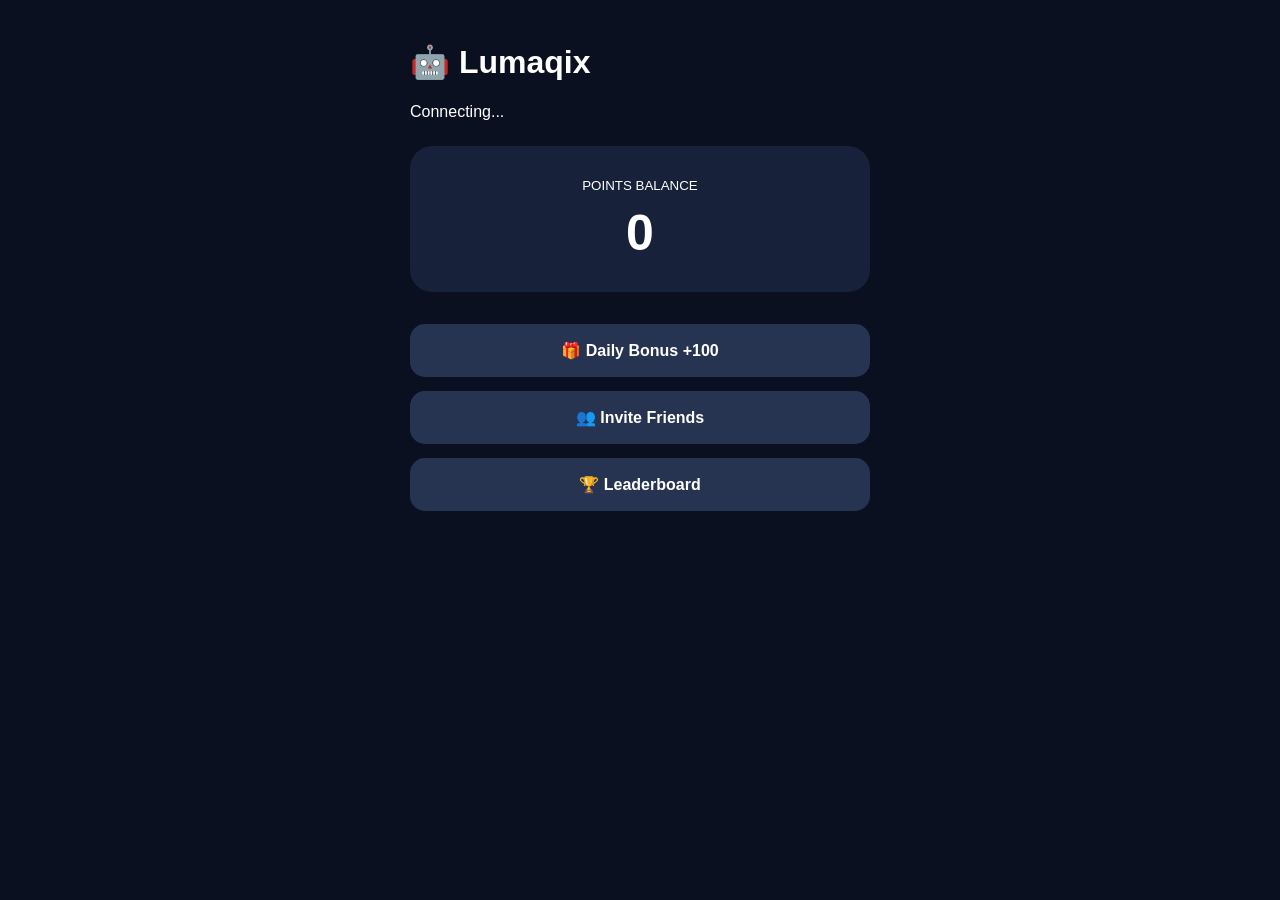
==== index.html @ c94b943d "Add files via upload" ====
<!doctype html><html><head><meta charset="utf-8"><meta name="viewport" content="width=device-width,initial-scale=1"><title>Lumaqix</title><script src="https://telegram.org/js/telegram-web-app.js"></script><link rel="stylesheet" href="style.css"></head><body><main><h1>🤖 Lumaqix</h1><p id="user">Connecting...</p><section><small>POINTS BALANCE</small><div id="balance">0</div></section><button id="daily">🎁 Daily Bonus +100</button><button id="invite">👥 Invite Friends</button><button id="board">🏆 Leaderboard</button><div id="leaders"></div></main><script src="app.js"></script></body></html>
---- style.css ----
body{margin:0;background:#0b1020;color:#fff;font-family:Arial}main{max-width:460px;margin:auto;padding:22px}section{background:#17213a;padding:30px;border-radius:22px;text-align:center;margin:25px 0}#balance{font-size:50px;font-weight:bold;margin-top:10px}button{width:100%;padding:17px;margin:7px 0;border:0;border-radius:15px;background:#263452;color:#fff;font-weight:bold;font-size:16px}#leaders{margin-top:20px}
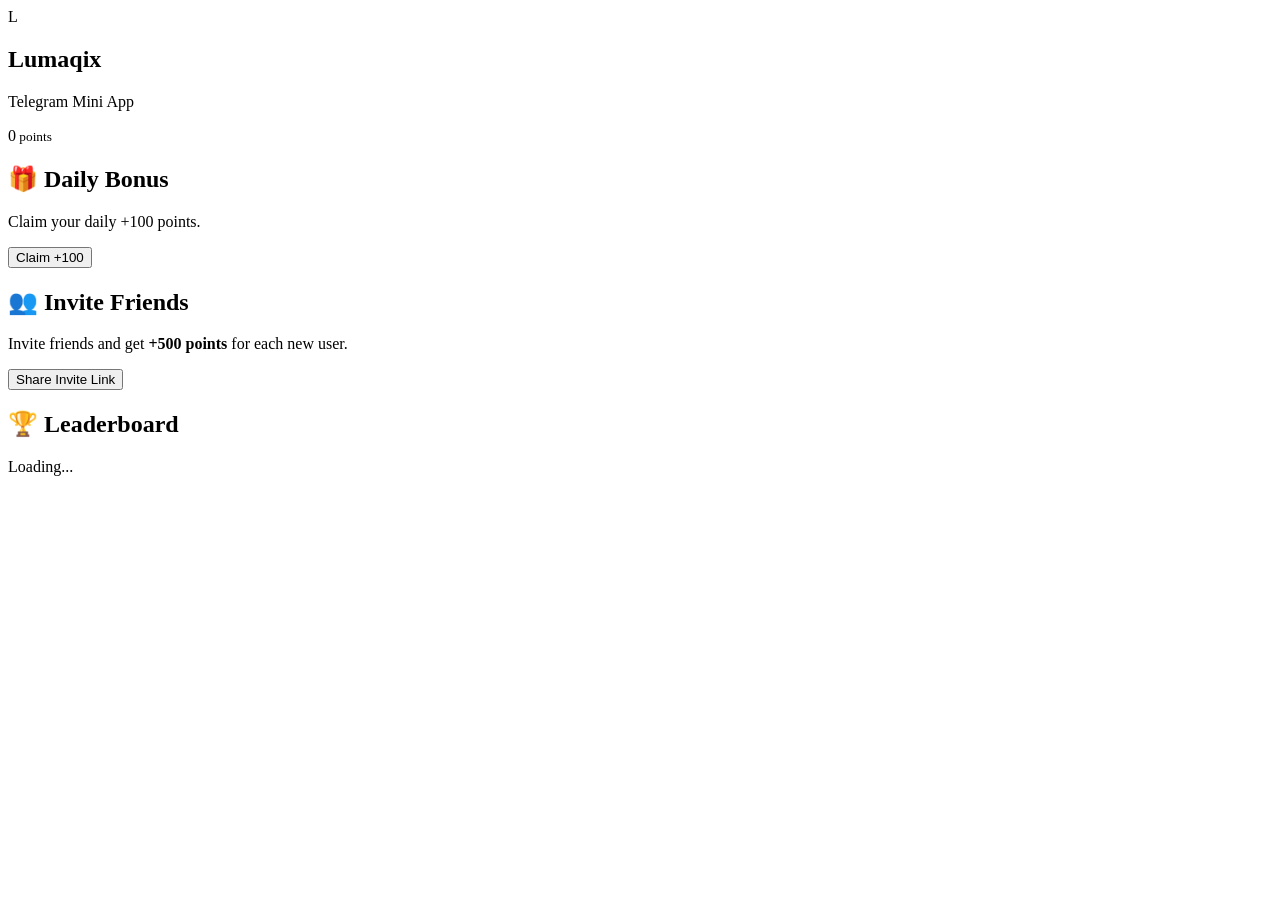
==== commit 8d004b4c: "Add files via upload" ====
--- a/index.html
+++ b/index.html
@@ -1 +1,40 @@
-<!doctype html><html><head><meta charset="utf-8"><meta name="viewport" content="width=device-width,initial-scale=1"><title>Lumaqix</title><script src="https://telegram.org/js/telegram-web-app.js"></script><link rel="stylesheet" href="style.css"></head><body><main><h1>🤖 Lumaqix</h1><p id="user">Connecting...</p><section><small>POINTS BALANCE</small><div id="balance">0</div></section><button id="daily">🎁 Daily Bonus +100</button><button id="invite">👥 Invite Friends</button><button id="board">🏆 Leaderboard</button><div id="leaders"></div></main><script src="app.js"></script></body></html>+<!doctype html>
+<html lang="bn">
+<head>
+  <meta charset="utf-8">
+  <meta name="viewport" content="width=device-width,initial-scale=1">
+  <title>Lumaqix</title>
+  <link rel="stylesheet" href="/web/style.css">
+</head>
+<body>
+  <main class="container">
+    <section class="card hero">
+      <div class="logo">L</div>
+      <h1>Lumaqix</h1>
+      <p>Telegram Mini App</p>
+      <div class="balance"><span id="balance">0</span><small> points</small></div>
+    </section>
+
+    <section class="card">
+      <h2>🎁 Daily Bonus</h2>
+      <p>Claim your daily +100 points.</p>
+      <button id="dailyBtn">Claim +100</button>
+      <div id="message"></div>
+    </section>
+
+    <section class="card">
+      <h2>👥 Invite Friends</h2>
+      <p>Invite friends and get <b>+500 points</b> for each new user.</p>
+      <button id="shareBtn">Share Invite Link</button>
+    </section>
+
+    <section class="card">
+      <h2>🏆 Leaderboard</h2>
+      <div id="leaderboard">Loading...</div>
+    </section>
+  </main>
+
+  <script src="https://telegram.org/js/telegram-web-app.js"></script>
+  <script src="/web/app.js"></script>
+</body>
+</html>
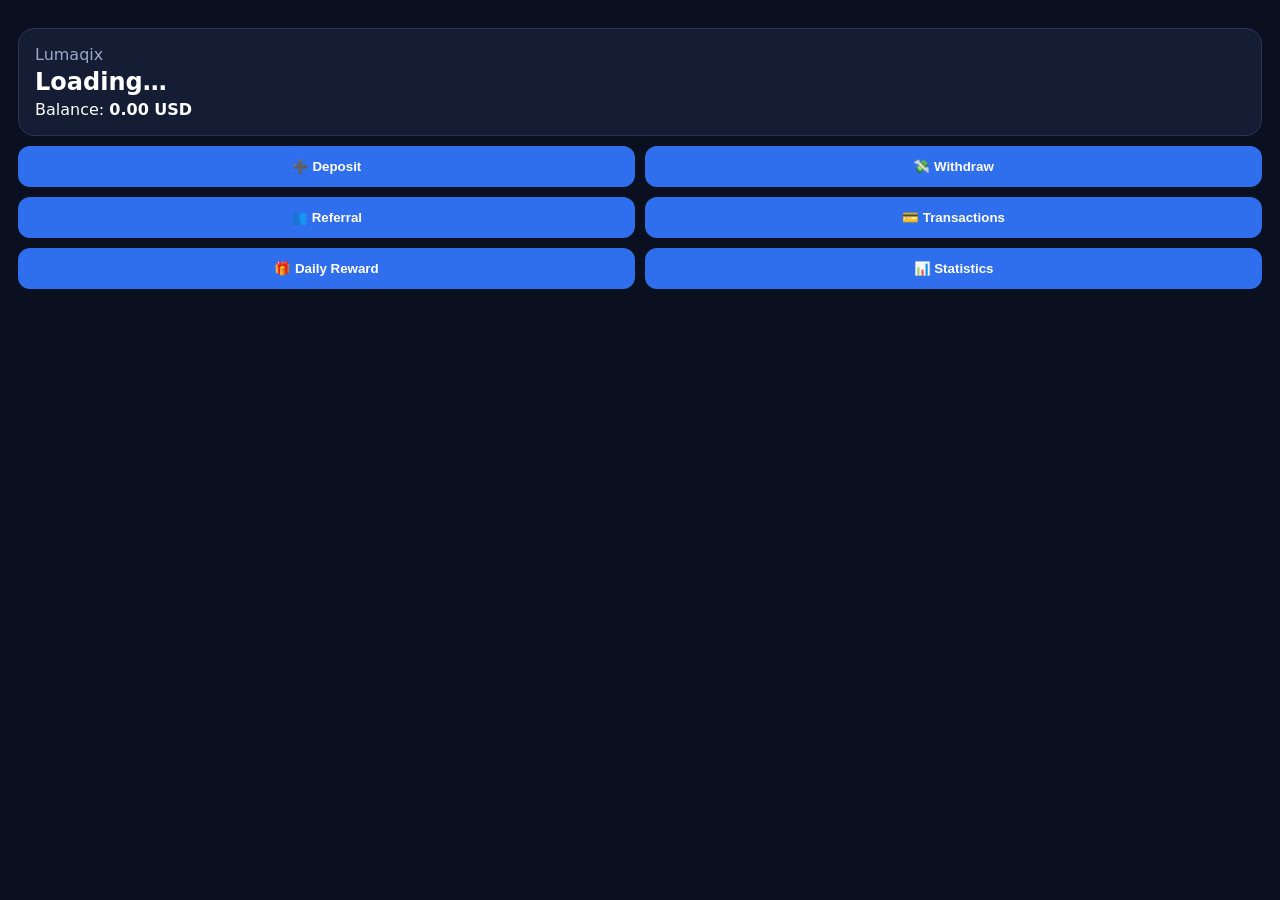
==== commit c5205dd7: "Add files via upload" ====
--- a/index.html
+++ b/index.html
@@ -1,40 +1,12 @@
-<!doctype html>
-<html lang="bn">
-<head>
-  <meta charset="utf-8">
-  <meta name="viewport" content="width=device-width,initial-scale=1">
-  <title>Lumaqix</title>
-  <link rel="stylesheet" href="/web/style.css">
-</head>
-<body>
-  <main class="container">
-    <section class="card hero">
-      <div class="logo">L</div>
-      <h1>Lumaqix</h1>
-      <p>Telegram Mini App</p>
-      <div class="balance"><span id="balance">0</span><small> points</small></div>
-    </section>
-
-    <section class="card">
-      <h2>🎁 Daily Bonus</h2>
-      <p>Claim your daily +100 points.</p>
-      <button id="dailyBtn">Claim +100</button>
-      <div id="message"></div>
-    </section>
-
-    <section class="card">
-      <h2>👥 Invite Friends</h2>
-      <p>Invite friends and get <b>+500 points</b> for each new user.</p>
-      <button id="shareBtn">Share Invite Link</button>
-    </section>
-
-    <section class="card">
-      <h2>🏆 Leaderboard</h2>
-      <div id="leaderboard">Loading...</div>
-    </section>
-  </main>
-
-  <script src="https://telegram.org/js/telegram-web-app.js"></script>
-  <script src="/web/app.js"></script>
-</body>
-</html>
+<!doctype html><html><head><meta charset="utf-8"><meta name="viewport" content="width=device-width,initial-scale=1"><title>Lumaqix</title><script src="https://telegram.org/js/telegram-web-app.js"></script><style>body{font-family:system-ui;background:#0b1020;color:#fff;margin:0;padding:18px}.card{background:#151d35;border:1px solid #293556;border-radius:16px;padding:16px;margin:10px 0}.grid{display:grid;grid-template-columns:1fr 1fr;gap:10px}button{width:100%;padding:13px;border:0;border-radius:12px;background:#2f6fed;color:#fff;font-weight:700}input{width:100%;box-sizing:border-box;padding:12px;border-radius:10px;border:1px solid #394565;background:#0e1427;color:#fff;margin:6px 0}.muted{color:#9ba8c7}.hidden{display:none}.tx{padding:8px 0;border-bottom:1px solid #28324d}h2{margin:4px 0}</style></head><body><div class="card"><div class="muted">Lumaqix</div><h2 id="name">Loading…</h2><div>Balance: <b id="balance">0.00 USD</b></div></div><div class="grid"><button onclick="show('deposit')">➕ Deposit</button><button onclick="show('withdraw')">💸 Withdraw</button><button onclick="referral()">👥 Referral</button><button onclick="transactions()">💳 Transactions</button><button onclick="daily()">🎁 Daily Reward</button><button onclick="stats()">📊 Statistics</button></div><div id="panel" class="card hidden"></div><script>
+const tg=window.Telegram?.WebApp;tg?.ready();tg?.expand();let init=tg?.initData||'';const H={'Content-Type':'application/json','X-Telegram-Init-Data':init};
+async function api(path,opt={}){let r=await fetch(path,{...opt,headers:{...H,...(opt.headers||{})}});return r.json()}
+async function load(){let x=await api('/api/me');if(!x.ok){document.getElementById('name').textContent='Open this Mini App from Telegram';return}document.getElementById('name').textContent=x.user.first_name||x.user.username||'User';document.getElementById('balance').textContent=Number(x.user.balance).toFixed(2)+' USD'}
+function show(type){let p=document.getElementById('panel');p.classList.remove('hidden');if(type==='deposit')p.innerHTML='<h3>Deposit USDT (BEP-20)</h3><input id="amt" type="number" min="0" step="0.01" placeholder="USD amount"><button onclick="deposit()">Create Payment</button><div id="result"></div>';else p.innerHTML='<h3>Withdraw USDT (BEP-20)</h3><input id="wamt" type="number" min="0" step="0.01" placeholder="USD amount"><input id="addr" placeholder="BEP-20 wallet address"><button onclick="withdraw()">Submit Withdrawal</button><div id="result"></div>'}
+async function deposit(){let amount=document.getElementById('amt').value;let x=await api('/api/deposit',{method:'POST',body:JSON.stringify({amount})});document.getElementById('result').innerHTML=x.ok?`<p>Send <b>${x.payment.pay_amount} ${x.payment.pay_currency}</b></p><p>${x.payment.pay_address}</p>`:`<p>${x.error}</p>`}
+async function withdraw(){let amount=document.getElementById('wamt').value,address=document.getElementById('addr').value;let x=await api('/api/withdraw',{method:'POST',body:JSON.stringify({amount,address})});document.getElementById('result').textContent=x.ok?`Request: ${x.withdrawal_id} — ${x.status}`:x.error;load()}
+async function referral(){let x=await api('/api/referral');let p=document.getElementById('panel');p.classList.remove('hidden');p.innerHTML=`<h3>Referral</h3><p>${x.referral_link}</p><p>Invited: ${x.count}</p><p>Earnings: ${Number(x.earnings).toFixed(2)} USD</p><p>Commission: ${x.commission_percent}%</p>`}
+async function transactions(){let x=await api('/api/transactions');let p=document.getElementById('panel');p.classList.remove('hidden');p.innerHTML='<h3>Transactions</h3>'+x.transactions.map(t=>`<div class="tx">${t.type} — ${t.amount} ${t.currency} — ${t.status}</div>`).join('')}
+async function daily(){let x=await api('/api/daily',{method:'POST'});alert(x.message||`Reward: ${x.reward||0}`);load()}
+async function stats(){let x=await api('/api/referral');let p=document.getElementById('panel');p.classList.remove('hidden');p.innerHTML=`<h3>My Statistics</h3><p>Balance: ${Number(document.getElementById('balance').textContent).toFixed(2)} USD</p><p>Referrals: ${x.count}</p><p>Referral earnings: ${Number(x.earnings).toFixed(2)} USD</p>`}
+load();</script></body></html>
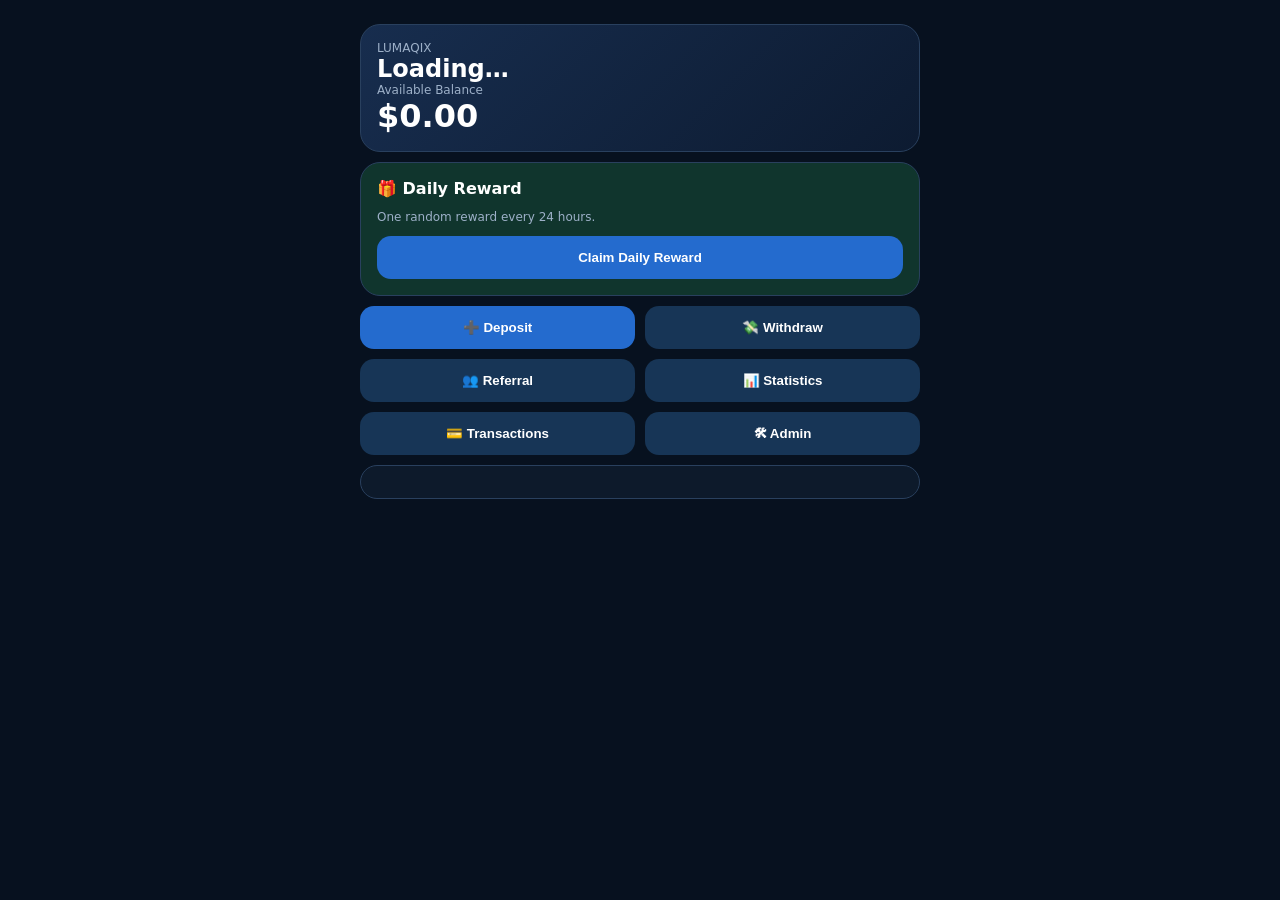
==== commit 3b964682: "Add files via upload" ====
--- a/index.html
+++ b/index.html
@@ -1,12 +1 @@
-<!doctype html><html><head><meta charset="utf-8"><meta name="viewport" content="width=device-width,initial-scale=1"><title>Lumaqix</title><script src="https://telegram.org/js/telegram-web-app.js"></script><style>body{font-family:system-ui;background:#0b1020;color:#fff;margin:0;padding:18px}.card{background:#151d35;border:1px solid #293556;border-radius:16px;padding:16px;margin:10px 0}.grid{display:grid;grid-template-columns:1fr 1fr;gap:10px}button{width:100%;padding:13px;border:0;border-radius:12px;background:#2f6fed;color:#fff;font-weight:700}input{width:100%;box-sizing:border-box;padding:12px;border-radius:10px;border:1px solid #394565;background:#0e1427;color:#fff;margin:6px 0}.muted{color:#9ba8c7}.hidden{display:none}.tx{padding:8px 0;border-bottom:1px solid #28324d}h2{margin:4px 0}</style></head><body><div class="card"><div class="muted">Lumaqix</div><h2 id="name">Loading…</h2><div>Balance: <b id="balance">0.00 USD</b></div></div><div class="grid"><button onclick="show('deposit')">➕ Deposit</button><button onclick="show('withdraw')">💸 Withdraw</button><button onclick="referral()">👥 Referral</button><button onclick="transactions()">💳 Transactions</button><button onclick="daily()">🎁 Daily Reward</button><button onclick="stats()">📊 Statistics</button></div><div id="panel" class="card hidden"></div><script>
-const tg=window.Telegram?.WebApp;tg?.ready();tg?.expand();let init=tg?.initData||'';const H={'Content-Type':'application/json','X-Telegram-Init-Data':init};
-async function api(path,opt={}){let r=await fetch(path,{...opt,headers:{...H,...(opt.headers||{})}});return r.json()}
-async function load(){let x=await api('/api/me');if(!x.ok){document.getElementById('name').textContent='Open this Mini App from Telegram';return}document.getElementById('name').textContent=x.user.first_name||x.user.username||'User';document.getElementById('balance').textContent=Number(x.user.balance).toFixed(2)+' USD'}
-function show(type){let p=document.getElementById('panel');p.classList.remove('hidden');if(type==='deposit')p.innerHTML='<h3>Deposit USDT (BEP-20)</h3><input id="amt" type="number" min="0" step="0.01" placeholder="USD amount"><button onclick="deposit()">Create Payment</button><div id="result"></div>';else p.innerHTML='<h3>Withdraw USDT (BEP-20)</h3><input id="wamt" type="number" min="0" step="0.01" placeholder="USD amount"><input id="addr" placeholder="BEP-20 wallet address"><button onclick="withdraw()">Submit Withdrawal</button><div id="result"></div>'}
-async function deposit(){let amount=document.getElementById('amt').value;let x=await api('/api/deposit',{method:'POST',body:JSON.stringify({amount})});document.getElementById('result').innerHTML=x.ok?`<p>Send <b>${x.payment.pay_amount} ${x.payment.pay_currency}</b></p><p>${x.payment.pay_address}</p>`:`<p>${x.error}</p>`}
-async function withdraw(){let amount=document.getElementById('wamt').value,address=document.getElementById('addr').value;let x=await api('/api/withdraw',{method:'POST',body:JSON.stringify({amount,address})});document.getElementById('result').textContent=x.ok?`Request: ${x.withdrawal_id} — ${x.status}`:x.error;load()}
-async function referral(){let x=await api('/api/referral');let p=document.getElementById('panel');p.classList.remove('hidden');p.innerHTML=`<h3>Referral</h3><p>${x.referral_link}</p><p>Invited: ${x.count}</p><p>Earnings: ${Number(x.earnings).toFixed(2)} USD</p><p>Commission: ${x.commission_percent}%</p>`}
-async function transactions(){let x=await api('/api/transactions');let p=document.getElementById('panel');p.classList.remove('hidden');p.innerHTML='<h3>Transactions</h3>'+x.transactions.map(t=>`<div class="tx">${t.type} — ${t.amount} ${t.currency} — ${t.status}</div>`).join('')}
-async function daily(){let x=await api('/api/daily',{method:'POST'});alert(x.message||`Reward: ${x.reward||0}`);load()}
-async function stats(){let x=await api('/api/referral');let p=document.getElementById('panel');p.classList.remove('hidden');p.innerHTML=`<h3>My Statistics</h3><p>Balance: ${Number(document.getElementById('balance').textContent).toFixed(2)} USD</p><p>Referrals: ${x.count}</p><p>Referral earnings: ${Number(x.earnings).toFixed(2)} USD</p>`}
-load();</script></body></html>
+<!doctype html><html><head><meta charset="utf-8"><meta name="viewport" content="width=device-width,initial-scale=1"><title>Lumaqix</title><script src="https://telegram.org/js/telegram-web-app.js"></script><style>*{box-sizing:border-box}body{margin:0;padding:14px;font-family:system-ui;background:#07111f;color:#fff}.wrap{max-width:560px;margin:auto}.top,.panel{background:#0d1a2b;border:1px solid #29405e;border-radius:20px;padding:16px;margin:10px 0}.top{background:linear-gradient(135deg,#172d4e,#0d1b31)}.logo,.small{color:#9db0c8;font-size:12px}.name{font-size:24px;font-weight:800}.bal{font-size:32px;font-weight:900}.grid{display:grid;grid-template-columns:1fr 1fr;gap:10px}.btn{width:100%;padding:14px;border:0;border-radius:14px;background:#173556;color:#fff;font-weight:800}.primary{background:#246bce}.reward{background:#10352d}.row{display:flex;justify-content:space-between;padding:10px 0;border-bottom:1px solid #20344b}input,textarea{width:100%;padding:12px;margin:6px 0;background:#081321;color:#fff;border:1px solid #314b6d;border-radius:11px}.copy{word-break:break-all;background:#081321;padding:10px;border-radius:10px}.ok{color:#71e0a4}.warn{color:#ffd66e}</style></head><body><div class="wrap"><div class="top"><div class="logo">LUMAQIX</div><div class="name" id="name">Loading…</div><div class="small">Available Balance</div><div class="bal">$<span id="balance">0.00</span></div></div><div class="panel reward"><b>🎁 Daily Reward</b><p class="small">One random reward every 24 hours.</p><button class="btn primary" onclick="daily()">Claim Daily Reward</button><div id="dailyMsg"></div></div><div class="grid"><button class="btn primary" onclick="depositPanel()">➕ Deposit</button><button class="btn" onclick="withdrawPanel()">💸 Withdraw</button><button class="btn" onclick="referral()">👥 Referral</button><button class="btn" onclick="stats()">📊 Statistics</button><button class="btn" onclick="txs()">💳 Transactions</button><button class="btn" onclick="adminPanel()">🛠 Admin</button></div><div id="panel" class="panel"></div></div><script>const tg=window.Telegram?.WebApp;tg?.ready();tg?.expand();const init=tg?.initData||'';const H={'Content-Type':'application/json','X-Telegram-Init-Data':init};async function api(p,o={}){let r=await fetch(p,{...o,headers:{...H,...(o.headers||{})}});return r.json()}function m(n){return Number(n||0).toFixed(2)}function load(){api('/api/me').then(x=>{if(x.ok){name.textContent=x.user.first_name||x.user.username||'User';balance.textContent=m(x.user.balance)}else name.textContent='Open from Telegram'})}function box(s){panel.innerHTML=s}function depositPanel(){box('<h3>➕ Deposit USDT (BEP-20)</h3><div class="small">Minimum $10</div><input id="amt" type="number" step="0.01" placeholder="USD amount"><button class="btn primary" onclick="deposit()">Create Payment</button><div id="res"></div>')}async function deposit(){let x=await api('/api/deposit',{method:'POST',body:JSON.stringify({amount:amt.value})});res.innerHTML=x.ok?'<p class="ok">Send exactly '+x.payment.pay_amount+' '+x.payment.pay_currency+'</p><div class="copy">'+x.payment.pay_address+'</div><p class="small">Payment ID: '+x.payment.payment_id+'</p>':'<p class="warn">'+x.error+'</p>'}function withdrawPanel(){box('<h3>💸 Withdraw USDT (BEP-20)</h3><div class="small">Minimum $10</div><input id="wa" type="number" step="0.01" placeholder="USD amount"><input id="ad" placeholder="0x... BSC address"><button class="btn primary" onclick="withdraw()">Submit Withdrawal</button><div id="res"></div>')}async function withdraw(){let x=await api('/api/withdraw',{method:'POST',body:JSON.stringify({amount:wa.value,address:ad.value})});res.innerHTML=x.ok?'<p class="ok">Withdrawal '+x.status+'</p>':'<p class="warn">'+x.error+'</p>';load()}async function daily(){let x=await api('/api/daily',{method:'POST',body:'{}'});dailyMsg.innerHTML=x.ok?'<p class="ok">Received $'+m(x.reward)+' 🎉</p>':'<p class="small">'+(x.remaining?'Already claimed for today.':(x.error||'Unavailable'))+'</p>';load()}async function referral(){let x=await api('/api/referral');box('<h3>👥 Referral</h3><p>Invited: <b>'+x.count+'</b></p><p>Earnings: <b>$'+m(x.earnings)+'</b></p><p>Commission: <b>'+x.commission_percent+'%</b></p><div class="copy">'+x.referral_link+'</div>')}async function stats(){let x=await api('/api/stats');box('<h3>📊 Statistics</h3><div class="row">Deposits <b>$'+m(x.stats.deposits)+'</b></div><div class="row">Referrals <b>'+x.stats.referrals+'</b></div><div class="row">Rewards <b>$'+m(x.stats.rewards)+'</b></div><div class="row">Withdrawn <b>$'+m(x.stats.withdrawn)+'</b></div>')}async function txs(){let x=await api('/api/transactions');box('<h3>💳 Transactions</h3>'+x.transactions.map(t=>'<div class="row"><span>'+t.type+'<br><small>'+t.status+'</small></span><b>'+m(t.amount)+'</b></div>').join(''))}async function adminPanel(){let x=await api('/api/admin/overview');if(!x.ok){box('<p>Admin only.</p>');return}box('<h3>🛠 Admin</h3><div class="row">Users <b>'+x.overview.users+'</b></div><div class="row">Blocked <b>'+x.overview.blocked+'</b></div><div class="row">Total balance <b>$'+m(x.overview.balance_total)+'</b></div><div class="row">Completed deposits <b>'+x.overview.deposits+'</b></div><div class="row">Pending withdrawals <b>'+x.overview.withdrawals_pending+'</b></div><textarea id="bm" placeholder="Broadcast message"></textarea><button class="btn primary" onclick="broadcast()">Send Broadcast</button><div id="am"></div>')}async function broadcast(){let x=await api('/api/admin/broadcast',{method:'POST',body:JSON.stringify({message:bm.value})});am.textContent=x.ok?'Sent '+x.sent+' • Failed '+x.failed:x.error}load();</script></body></html>
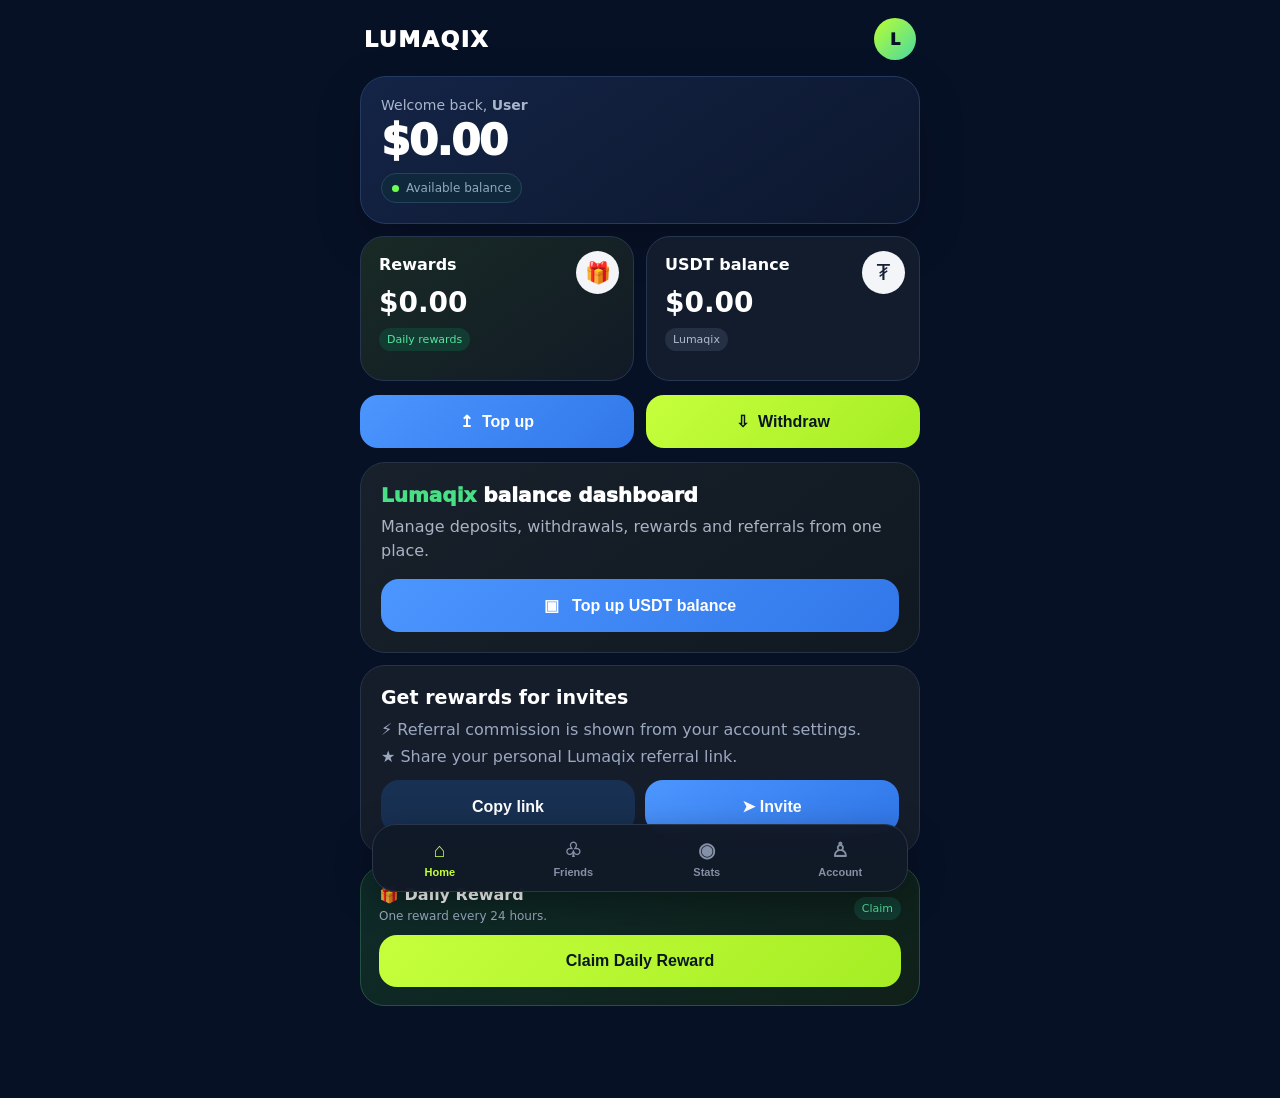
==== commit 249511e7: "Rename web/Lumaqix-redesign-index.html to index.html" ====
--- a/index.html
+++ b/index.html
@@ -1 +1,83 @@
-<!doctype html><html><head><meta charset="utf-8"><meta name="viewport" content="width=device-width,initial-scale=1"><title>Lumaqix</title><script src="https://telegram.org/js/telegram-web-app.js"></script><style>*{box-sizing:border-box}body{margin:0;padding:14px;font-family:system-ui;background:#07111f;color:#fff}.wrap{max-width:560px;margin:auto}.top,.panel{background:#0d1a2b;border:1px solid #29405e;border-radius:20px;padding:16px;margin:10px 0}.top{background:linear-gradient(135deg,#172d4e,#0d1b31)}.logo,.small{color:#9db0c8;font-size:12px}.name{font-size:24px;font-weight:800}.bal{font-size:32px;font-weight:900}.grid{display:grid;grid-template-columns:1fr 1fr;gap:10px}.btn{width:100%;padding:14px;border:0;border-radius:14px;background:#173556;color:#fff;font-weight:800}.primary{background:#246bce}.reward{background:#10352d}.row{display:flex;justify-content:space-between;padding:10px 0;border-bottom:1px solid #20344b}input,textarea{width:100%;padding:12px;margin:6px 0;background:#081321;color:#fff;border:1px solid #314b6d;border-radius:11px}.copy{word-break:break-all;background:#081321;padding:10px;border-radius:10px}.ok{color:#71e0a4}.warn{color:#ffd66e}</style></head><body><div class="wrap"><div class="top"><div class="logo">LUMAQIX</div><div class="name" id="name">Loading…</div><div class="small">Available Balance</div><div class="bal">$<span id="balance">0.00</span></div></div><div class="panel reward"><b>🎁 Daily Reward</b><p class="small">One random reward every 24 hours.</p><button class="btn primary" onclick="daily()">Claim Daily Reward</button><div id="dailyMsg"></div></div><div class="grid"><button class="btn primary" onclick="depositPanel()">➕ Deposit</button><button class="btn" onclick="withdrawPanel()">💸 Withdraw</button><button class="btn" onclick="referral()">👥 Referral</button><button class="btn" onclick="stats()">📊 Statistics</button><button class="btn" onclick="txs()">💳 Transactions</button><button class="btn" onclick="adminPanel()">🛠 Admin</button></div><div id="panel" class="panel"></div></div><script>const tg=window.Telegram?.WebApp;tg?.ready();tg?.expand();const init=tg?.initData||'';const H={'Content-Type':'application/json','X-Telegram-Init-Data':init};async function api(p,o={}){let r=await fetch(p,{...o,headers:{...H,...(o.headers||{})}});return r.json()}function m(n){return Number(n||0).toFixed(2)}function load(){api('/api/me').then(x=>{if(x.ok){name.textContent=x.user.first_name||x.user.username||'User';balance.textContent=m(x.user.balance)}else name.textContent='Open from Telegram'})}function box(s){panel.innerHTML=s}function depositPanel(){box('<h3>➕ Deposit USDT (BEP-20)</h3><div class="small">Minimum $10</div><input id="amt" type="number" step="0.01" placeholder="USD amount"><button class="btn primary" onclick="deposit()">Create Payment</button><div id="res"></div>')}async function deposit(){let x=await api('/api/deposit',{method:'POST',body:JSON.stringify({amount:amt.value})});res.innerHTML=x.ok?'<p class="ok">Send exactly '+x.payment.pay_amount+' '+x.payment.pay_currency+'</p><div class="copy">'+x.payment.pay_address+'</div><p class="small">Payment ID: '+x.payment.payment_id+'</p>':'<p class="warn">'+x.error+'</p>'}function withdrawPanel(){box('<h3>💸 Withdraw USDT (BEP-20)</h3><div class="small">Minimum $10</div><input id="wa" type="number" step="0.01" placeholder="USD amount"><input id="ad" placeholder="0x... BSC address"><button class="btn primary" onclick="withdraw()">Submit Withdrawal</button><div id="res"></div>')}async function withdraw(){let x=await api('/api/withdraw',{method:'POST',body:JSON.stringify({amount:wa.value,address:ad.value})});res.innerHTML=x.ok?'<p class="ok">Withdrawal '+x.status+'</p>':'<p class="warn">'+x.error+'</p>';load()}async function daily(){let x=await api('/api/daily',{method:'POST',body:'{}'});dailyMsg.innerHTML=x.ok?'<p class="ok">Received $'+m(x.reward)+' 🎉</p>':'<p class="small">'+(x.remaining?'Already claimed for today.':(x.error||'Unavailable'))+'</p>';load()}async function referral(){let x=await api('/api/referral');box('<h3>👥 Referral</h3><p>Invited: <b>'+x.count+'</b></p><p>Earnings: <b>$'+m(x.earnings)+'</b></p><p>Commission: <b>'+x.commission_percent+'%</b></p><div class="copy">'+x.referral_link+'</div>')}async function stats(){let x=await api('/api/stats');box('<h3>📊 Statistics</h3><div class="row">Deposits <b>$'+m(x.stats.deposits)+'</b></div><div class="row">Referrals <b>'+x.stats.referrals+'</b></div><div class="row">Rewards <b>$'+m(x.stats.rewards)+'</b></div><div class="row">Withdrawn <b>$'+m(x.stats.withdrawn)+'</b></div>')}async function txs(){let x=await api('/api/transactions');box('<h3>💳 Transactions</h3>'+x.transactions.map(t=>'<div class="row"><span>'+t.type+'<br><small>'+t.status+'</small></span><b>'+m(t.amount)+'</b></div>').join(''))}async function adminPanel(){let x=await api('/api/admin/overview');if(!x.ok){box('<p>Admin only.</p>');return}box('<h3>🛠 Admin</h3><div class="row">Users <b>'+x.overview.users+'</b></div><div class="row">Blocked <b>'+x.overview.blocked+'</b></div><div class="row">Total balance <b>$'+m(x.overview.balance_total)+'</b></div><div class="row">Completed deposits <b>'+x.overview.deposits+'</b></div><div class="row">Pending withdrawals <b>'+x.overview.withdrawals_pending+'</b></div><textarea id="bm" placeholder="Broadcast message"></textarea><button class="btn primary" onclick="broadcast()">Send Broadcast</button><div id="am"></div>')}async function broadcast(){let x=await api('/api/admin/broadcast',{method:'POST',body:JSON.stringify({message:bm.value})});am.textContent=x.ok?'Sent '+x.sent+' • Failed '+x.failed:x.error}load();</script></body></html>
+<!doctype html>
+<html lang="en">
+<head>
+<meta charset="utf-8">
+<meta name="viewport" content="width=device-width,initial-scale=1,viewport-fit=cover">
+<title>Lumaqix</title>
+<script src="https://telegram.org/js/telegram-web-app.js"></script>
+<style>
+*{box-sizing:border-box}html,body{margin:0;min-height:100%;background:#071126;color:#fff;font-family:Inter,system-ui,-apple-system,BlinkMacSystemFont,"Segoe UI",sans-serif}body{padding:14px 12px 92px}.app{max-width:560px;margin:auto}.muted{color:#9ba8bf}.tiny{font-size:12px}.top{display:flex;align-items:center;justify-content:space-between;padding:4px 4px 16px}.brand{font-weight:950;letter-spacing:1.6px;font-size:22px}.avatar{width:42px;height:42px;border-radius:50%;display:grid;place-items:center;background:linear-gradient(135deg,#baff32,#49d9a1);color:#071126;font-weight:950}.hero{background:linear-gradient(145deg,#142446,#0c172d);border:1px solid #253a61;border-radius:26px;padding:20px;box-shadow:0 16px 45px rgba(0,0,0,.22)}.hello{font-size:14px;color:#a8b5ca}.balance{font-size:42px;font-weight:950;letter-spacing:-1.5px;margin:3px 0 8px}.status{display:inline-flex;align-items:center;gap:7px;background:#10283b;border:1px solid #25445b;padding:7px 10px;border-radius:999px;font-size:12px;color:#91a8bd}.dot{width:7px;height:7px;border-radius:50%;background:#6dff52}.cards{display:grid;grid-template-columns:1fr 1fr;gap:12px;margin-top:12px}.card{position:relative;overflow:hidden;border-radius:24px;padding:18px;min-height:145px;background:#121c2c;border:1px solid #27364f}.card.green{background:linear-gradient(145deg,#192a25,#111a26)}.card h3{margin:0 0 12px;font-size:16px}.big{font-size:28px;font-weight:900}.pill{display:inline-block;margin-top:9px;padding:5px 8px;border-radius:999px;background:#123b31;color:#55e5a0;font-size:11px}.icon{position:absolute;right:14px;top:14px;width:43px;height:43px;border-radius:50%;display:grid;place-items:center;background:#f4f5f8;color:#152136;font-size:21px}.actions{display:grid;grid-template-columns:1fr 1fr;gap:12px;margin:14px 0}.btn{border:0;border-radius:18px;padding:17px 12px;font-size:16px;font-weight:900;color:#fff;background:#183052;cursor:pointer}.btn.blue{background:linear-gradient(135deg,#4c96ff,#3177e9)}.btn.green{background:linear-gradient(135deg,#c6ff3c,#a5ed24);color:#0b1720}.promo{margin-top:4px;padding:20px;border-radius:25px;background:linear-gradient(145deg,#18202b,#101821);border:1px solid #253345}.promo-title{font-size:20px;font-weight:950}.accent{color:#48df85}.promo p{color:#a9b3c3;line-height:1.5;margin:8px 0 16px}.promo .btn{width:100%}.invite{margin-top:12px;padding:20px;border-radius:25px;background:#151d2b;border:1px solid #26334a}.invite h3{margin:0 0 12px;font-size:19px}.invite-row{display:flex;gap:10px}.invite-row .btn{flex:1}.reward{margin-top:12px;padding:18px;border-radius:24px;background:linear-gradient(145deg,#0e2b29,#102019);border:1px solid #275044}.reward-title{display:flex;justify-content:space-between;align-items:center}.reward button{margin-top:12px;width:100%}.panel{margin-top:12px;padding:18px;border-radius:24px;background:#101a2a;border:1px solid #263751}.panel h3{margin-top:0}.row{display:flex;justify-content:space-between;gap:15px;padding:12px 0;border-bottom:1px solid #24324a}.row:last-child{border-bottom:0}input,textarea{width:100%;border:1px solid #304765;border-radius:14px;padding:13px;margin:6px 0;background:#091323;color:#fff;outline:none}textarea{min-height:100px}.copy{word-break:break-all;background:#08111f;border:1px solid #253b58;border-radius:12px;padding:11px;margin-top:8px}.ok{color:#63e6a2}.warn{color:#ffd36b}.bottom{position:fixed;left:50%;bottom:8px;transform:translateX(-50%);width:min(536px,calc(100% - 20px));height:68px;background:rgba(17,25,39,.96);backdrop-filter:blur(16px);border:1px solid #28354b;border-radius:24px;display:grid;grid-template-columns:repeat(4,1fr);z-index:20;box-shadow:0 10px 35px rgba(0,0,0,.35)}.nav{border:0;background:transparent;color:#8490a5;font-size:11px;font-weight:800;display:flex;flex-direction:column;align-items:center;justify-content:center;gap:4px}.nav.active{color:#c3ff36}.nav span{font-size:20px}.toast{position:fixed;left:50%;bottom:88px;transform:translateX(-50%);background:#1c2738;border:1px solid #33445f;padding:10px 14px;border-radius:14px;display:none;z-index:30;font-size:13px}.hidden{display:none}@media(max-width:380px){.balance{font-size:35px}.card{padding:14px}.big{font-size:24px}}
+</style>
+</head>
+<body>
+<div class="app">
+  <div class="top"><div class="brand">LUMAQIX</div><div class="avatar" id="avatar">L</div></div>
+  <section class="hero">
+    <div class="hello">Welcome back, <b id="name">User</b></div>
+    <div class="balance">$<span id="balance">0.00</span></div>
+    <div class="status"><span class="dot"></span> Available balance</div>
+  </section>
+
+  <section class="cards">
+    <div class="card green"><div class="icon">🎁</div><h3>Rewards</h3><div class="big">$<span id="rewards">0.00</span></div><span class="pill">Daily rewards</span></div>
+    <div class="card"><div class="icon">₮</div><h3>USDT balance</h3><div class="big">$<span id="usdt">0.00</span></div><span class="pill" style="background:#263044;color:#aebbd0">Lumaqix</span></div>
+  </section>
+
+  <div class="actions">
+    <button class="btn blue" onclick="depositPanel()">↥ &nbsp;Top up</button>
+    <button class="btn green" onclick="withdrawPanel()">⇩ &nbsp;Withdraw</button>
+  </div>
+
+  <section class="promo">
+    <div class="promo-title"><span class="accent">Lumaqix</span> balance dashboard</div>
+    <p>Manage deposits, withdrawals, rewards and referrals from one place.</p>
+    <button class="btn blue" onclick="depositPanel()">▣ &nbsp; Top up USDT balance</button>
+  </section>
+
+  <section class="invite">
+    <h3>Get rewards for invites</h3>
+    <div class="muted">⚡ Referral commission is shown from your account settings.</div>
+    <div class="muted" style="margin-top:8px">★ Share your personal Lumaqix referral link.</div>
+    <div class="invite-row" style="margin-top:14px"><button class="btn" onclick="referral()">Copy link</button><button class="btn blue" onclick="shareReferral()">➤ Invite</button></div>
+  </section>
+
+  <section class="reward">
+    <div class="reward-title"><div><b>🎁 Daily Reward</b><div class="tiny muted" style="margin-top:5px">One reward every 24 hours.</div></div><span class="pill">Claim</span></div>
+    <button class="btn green" onclick="daily()">Claim Daily Reward</button><div id="dailyMsg"></div>
+  </section>
+
+  <div id="panel" class="panel hidden"></div>
+</div>
+
+<div class="toast" id="toast"></div>
+<nav class="bottom">
+  <button class="nav active" onclick="home()"><span>⌂</span>Home</button>
+  <button class="nav" onclick="referral()"><span>♧</span>Friends</button>
+  <button class="nav" onclick="stats()"><span>◉</span>Stats</button>
+  <button class="nav" onclick="account()"><span>♙</span>Account</button>
+</nav>
+
+<script>
+const tg=window.Telegram?.WebApp;tg?.ready();tg?.expand();
+const init=tg?.initData||'';const H={'Content-Type':'application/json','X-Telegram-Init-Data':init};
+const $=id=>document.getElementById(id);const m=n=>Number(n||0).toFixed(2);
+async function api(p,o={}){try{let r=await fetch(p,{...o,headers:{...H,...(o.headers||{})}});return await r.json()}catch(e){return {ok:false,error:'Network error'}}}
+function show(s){$('panel').classList.remove('hidden');$('panel').innerHTML=s;$('panel').scrollIntoView({behavior:'smooth',block:'nearest'})}
+function toast(s){$('toast').textContent=s;$('toast').style.display='block';setTimeout(()=>{$('toast').style.display='none'},2200)}
+async function load(){let x=await api('/api/me');if(x.ok){let n=x.user.first_name||x.user.username||'User';$('name').textContent=n;$('avatar').textContent=n[0].toUpperCase();$('balance').textContent=m(x.user.balance);$('usdt').textContent=m(x.user.balance)}let s=await api('/api/stats');if(s.ok)$('rewards').textContent=m(s.stats.rewards)}
+function home(){$('panel').classList.add('hidden');window.scrollTo({top:0,behavior:'smooth'})}
+function depositPanel(){show('<h3>↥ Top up USDT</h3><div class="tiny muted">Minimum deposit is set by the server.</div><input id="amt" type="number" step="0.01" min="0" placeholder="USD amount"><button class="btn blue" style="width:100%;margin-top:6px" onclick="deposit()">Create Payment</button><div id="res"></div>')}
+async function deposit(){let x=await api('/api/deposit',{method:'POST',body:JSON.stringify({amount:$('amt').value})});$('res').innerHTML=x.ok?'<p class="ok">Send exactly <b>'+x.payment.pay_amount+' '+x.payment.pay_currency+'</b></p><div class="copy">'+x.payment.pay_address+'</div><p class="tiny muted">Payment ID: '+x.payment.payment_id+'</p>':'<p class="warn">'+(x.error||'Unable to create payment')+'</p>'}
+function withdrawPanel(){show('<h3>⇩ Withdraw USDT</h3><div class="tiny muted">Minimum withdrawal is set by the server.</div><input id="wa" type="number" step="0.01" placeholder="USD amount"><input id="ad" placeholder="BSC / BEP-20 wallet address"><button class="btn green" style="width:100%;margin-top:6px" onclick="withdraw()">Submit Withdrawal</button><div id="res"></div>')}
+async function withdraw(){let x=await api('/api/withdraw',{method:'POST',body:JSON.stringify({amount:$('wa').value,address:$('ad').value})});$('res').innerHTML=x.ok?'<p class="ok">Withdrawal '+x.status+'</p>':'<p class="warn">'+(x.error||'Unable to submit withdrawal')+'</p>';load()}
+async function daily(){let x=await api('/api/daily',{method:'POST',body:'{}'});$('dailyMsg').innerHTML=x.ok?'<p class="ok">Received $'+m(x.reward)+' 🎉</p>':'<p class="tiny muted">'+(x.remaining?'Already claimed for today.':(x.error||'Unavailable'))+'</p>';load()}
+async function referral(){let x=await api('/api/referral');if(!x.ok){show('<p class="warn">'+(x.error||'Unable to load referral')+'</p>');return}show('<h3>♧ Friends & Referral</h3><div class="row"><span>Invited</span><b>'+x.count+'</b></div><div class="row"><span>Referral earnings</span><b>$'+m(x.earnings)+'</b></div><div class="row"><span>Commission</span><b>'+x.commission_percent+'%</b></div><div class="tiny muted" style="margin-top:12px">Your referral link</div><div class="copy" id="refLink">'+x.referral_link+'</div><button class="btn blue" style="width:100%;margin-top:10px" onclick="copyRef()">Copy referral link</button>');window._ref=x.referral_link}
+function copyRef(){if(window._ref)navigator.clipboard?.writeText(window._ref).then(()=>toast('Referral link copied')).catch(()=>toast(window._ref))}
+async function shareReferral(){await referral();setTimeout(()=>{if(window._ref){let u=encodeURIComponent(window._ref);tg?.openTelegramLink?.('https://t.me/share/url?url='+u)||window.open('https://t.me/share/url?url='+u,'_blank')}},100)}
+async function stats(){let x=await api('/api/stats');if(!x.ok){show('<p class="warn">'+(x.error||'Unable to load statistics')+'</p>');return}show('<h3>◉ Statistics</h3><div class="row"><span>Deposits</span><b>$'+m(x.stats.deposits)+'</b></div><div class="row"><span>Referrals</span><b>'+x.stats.referrals+'</b></div><div class="row"><span>Rewards</span><b>$'+m(x.stats.rewards)+'</b></div><div class="row"><span>Withdrawn</span><b>$'+m(x.stats.withdrawn)+'</b></div>')}
+async function account(){let x=await api('/api/me');if(!x.ok){show('<p class="warn">Open Lumaqix from Telegram.</p>');return}show('<h3>♙ Account</h3><div class="row"><span>Name</span><b>'+((x.user.first_name||'')+' '+(x.user.last_name||'')).trim()+'</b></div><div class="row"><span>Username</span><b>'+(x.user.username?'@'+x.user.username:'—')+'</b></div><div class="row"><span>Balance</span><b>$'+m(x.user.balance)+'</b></div><button class="btn" style="width:100%;margin-top:12px" onclick="txs()">View Transactions</button>')}
+async function txs(){let x=await api('/api/transactions');if(!x.ok){show('<p class="warn">'+(x.error||'Unable to load transactions')+'</p>');return}show('<h3>Transactions</h3>'+((x.transactions||[]).map(t=>'<div class="row"><span>'+t.type+'<br><small class="muted">'+t.status+'</small></span><b>'+m(t.amount)+'</b></div>').join('')||'<div class="muted">No transactions yet.</div>'))}
+load();
+</script>
+</body>
+</html>
